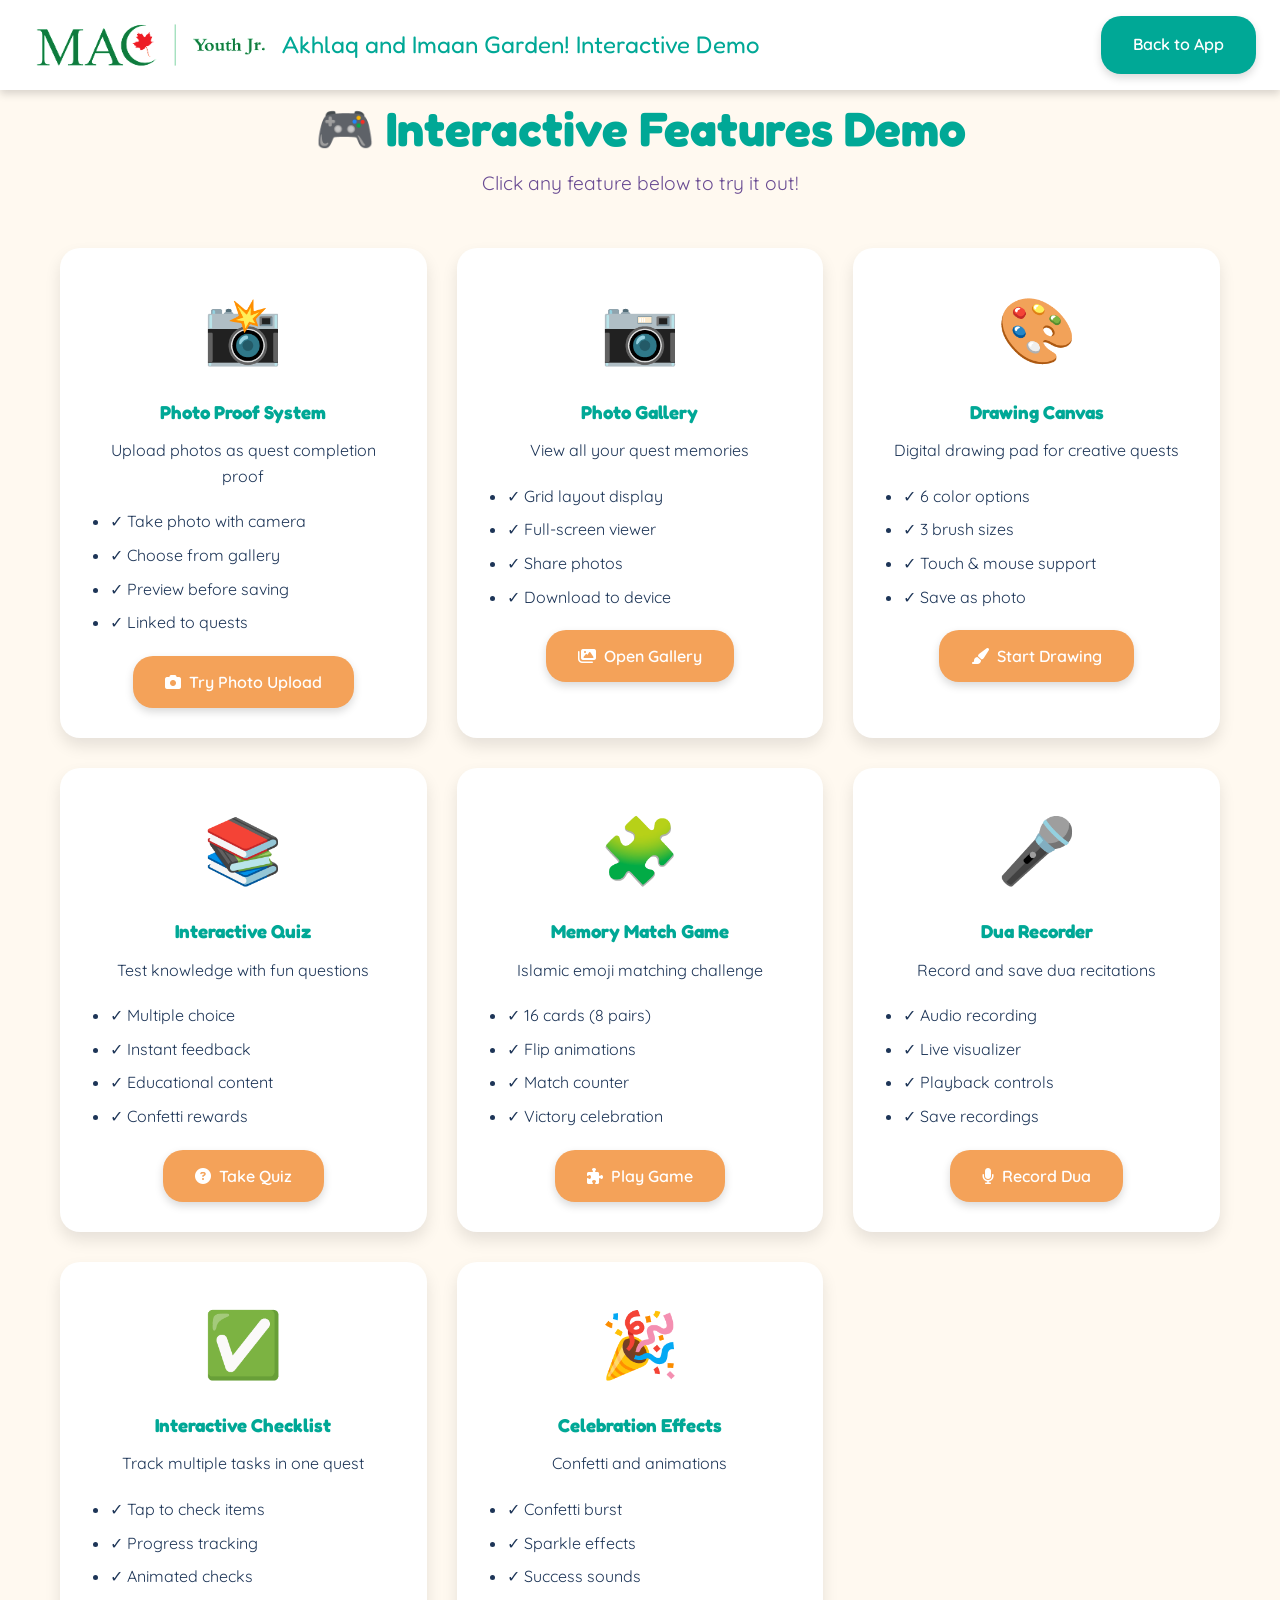
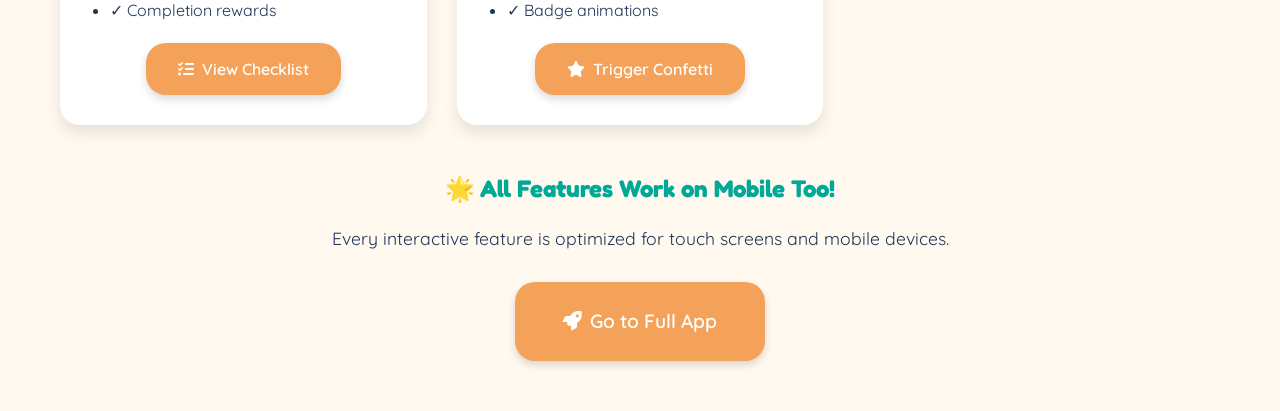
==== demo-interactive.html @ 7aacfa0e "Upload all Project Files" ====
<!DOCTYPE html>
<html lang="en">
<head>
    <meta charset="UTF-8">
    <meta name="viewport" content="width=device-width, initial-scale=1.0">
    <title>Interactive Features Demo - Akhlaq and Imaan Garden</title>
    <link href="https://fonts.googleapis.com/css2?family=Fredoka+One&family=Quicksand:wght@400;500;600;700&display=swap" rel="stylesheet">
    <link rel="stylesheet" href="https://cdn.jsdelivr.net/npm/@fortawesome/fontawesome-free@6.4.0/css/all.min.css">
    <link rel="stylesheet" href="css/style.css">
    <link rel="stylesheet" href="css/interactive.css">
    <style>
        .demo-container {
            max-width: 1200px;
            margin: 100px auto 50px;
            padding: 0 20px;
        }
        .demo-header {
            text-align: center;
            margin-bottom: 50px;
        }
        .demo-header h1 {
            font-family: 'Fredoka One', cursive;
            color: #00a896;
            font-size: 3rem;
            margin-bottom: 10px;
        }
        .demo-grid {
            display: grid;
            grid-template-columns: repeat(auto-fit, minmax(300px, 1fr));
            gap: 30px;
            margin-bottom: 50px;
        }
        .demo-card {
            background: white;
            padding: 30px;
            border-radius: 20px;
            box-shadow: 0 8px 16px rgba(0,0,0,0.1);
            text-align: center;
            transition: transform 0.3s ease;
        }
        .demo-card:hover {
            transform: translateY(-5px);
        }
        .demo-icon {
            font-size: 4rem;
            margin-bottom: 20px;
        }
        .demo-card h3 {
            font-family: 'Fredoka One', cursive;
            color: #00a896;
            margin-bottom: 15px;
        }
        .demo-card p {
            color: #1d3557;
            margin-bottom: 20px;
        }
        .feature-list {
            text-align: left;
            margin: 20px 0;
            padding-left: 20px;
        }
        .feature-list li {
            margin: 8px 0;
            color: #1d3557;
        }
    </style>
</head>
<body>
    <nav class="navbar">
        <div class="nav-container">
            <div class="nav-logo">
                <!-- <span class="moon-icon">🌙</span> -->
                <a href="index.html" class="footer-logo-link" aria-label="Akhlaq and Imaan Garden home">
                    <img src="images/Jr.%20Logo.png" alt="Akhlaq and Imaan Garden logo" class="nav-logo-img" width="250" loading="lazy" style="height:auto;">
                </a>
                <span class="nav-title">Akhlaq and Imaan Garden! Interactive Demo</span>
            </div>
            <a href="index.html" class="btn" style="background-color: #00a896;color: white;">Back to App</a>
        </div>
    </nav>

    <div class="demo-container">
        <div class="demo-header">
            <h1>🎮 Interactive Features Demo</h1>
            <p style="font-size: 1.2rem; color: #6a4c93;">Click any feature below to try it out!</p>
        </div>

        <div class="demo-grid">
            <!-- Photo Upload -->
            <div class="demo-card">
                <div class="demo-icon">📸</div>
                <h3>Photo Proof System</h3>
                <p>Upload photos as quest completion proof</p>
                <ul class="feature-list">
                    <li>✓ Take photo with camera</li>
                    <li>✓ Choose from gallery</li>
                    <li>✓ Preview before saving</li>
                    <li>✓ Linked to quests</li>
                </ul>
                <button class="btn btn-primary" onclick="openPhotoUploadModal(1)">
                    <i class="fas fa-camera"></i> Try Photo Upload
                </button>
            </div>

            <!-- Gallery -->
            <div class="demo-card">
                <div class="demo-icon">📷</div>
                <h3>Photo Gallery</h3>
                <p>View all your quest memories</p>
                <ul class="feature-list">
                    <li>✓ Grid layout display</li>
                    <li>✓ Full-screen viewer</li>
                    <li>✓ Share photos</li>
                    <li>✓ Download to device</li>
                </ul>
                <button class="btn btn-primary" onclick="openGalleryModal()">
                    <i class="fas fa-images"></i> Open Gallery
                </button>
            </div>

            <!-- Drawing Canvas -->
            <div class="demo-card">
                <div class="demo-icon">🎨</div>
                <h3>Drawing Canvas</h3>
                <p>Digital drawing pad for creative quests</p>
                <ul class="feature-list">
                    <li>✓ 6 color options</li>
                    <li>✓ 3 brush sizes</li>
                    <li>✓ Touch & mouse support</li>
                    <li>✓ Save as photo</li>
                </ul>
                <button class="btn btn-primary" onclick="openActivityModal('drawing', 3)">
                    <i class="fas fa-paint-brush"></i> Start Drawing
                </button>
            </div>

            <!-- Quiz -->
            <div class="demo-card">
                <div class="demo-icon">📚</div>
                <h3>Interactive Quiz</h3>
                <p>Test knowledge with fun questions</p>
                <ul class="feature-list">
                    <li>✓ Multiple choice</li>
                    <li>✓ Instant feedback</li>
                    <li>✓ Educational content</li>
                    <li>✓ Confetti rewards</li>
                </ul>
                <button class="btn btn-primary" onclick="openActivityModal('quiz', 12)">
                    <i class="fas fa-question-circle"></i> Take Quiz
                </button>
            </div>

            <!-- Memory Game -->
            <div class="demo-card">
                <div class="demo-icon">🧩</div>
                <h3>Memory Match Game</h3>
                <p>Islamic emoji matching challenge</p>
                <ul class="feature-list">
                    <li>✓ 16 cards (8 pairs)</li>
                    <li>✓ Flip animations</li>
                    <li>✓ Match counter</li>
                    <li>✓ Victory celebration</li>
                </ul>
                <button class="btn btn-primary" onclick="openActivityModal('memory', 0)">
                    <i class="fas fa-puzzle-piece"></i> Play Game
                </button>
            </div>

            <!-- Dua Recorder -->
            <div class="demo-card">
                <div class="demo-icon">🎤</div>
                <h3>Dua Recorder</h3>
                <p>Record and save dua recitations</p>
                <ul class="feature-list">
                    <li>✓ Audio recording</li>
                    <li>✓ Live visualizer</li>
                    <li>✓ Playback controls</li>
                    <li>✓ Save recordings</li>
                </ul>
                <button class="btn btn-primary" onclick="openActivityModal('dua-recorder', 6)">
                    <i class="fas fa-microphone"></i> Record Dua
                </button>
            </div>

            <!-- Checklist -->
            <div class="demo-card">
                <div class="demo-icon">✅</div>
                <h3>Interactive Checklist</h3>
                <p>Track multiple tasks in one quest</p>
                <ul class="feature-list">
                    <li>✓ Tap to check items</li>
                    <li>✓ Progress tracking</li>
                    <li>✓ Animated checks</li>
                    <li>✓ Completion rewards</li>
                </ul>
                <button class="btn btn-primary" onclick="openActivityModal('checklist', 24)">
                    <i class="fas fa-tasks"></i> View Checklist
                </button>
            </div>

            <!-- Confetti Demo -->
            <div class="demo-card">
                <div class="demo-icon">🎉</div>
                <h3>Celebration Effects</h3>
                <p>Confetti and animations</p>
                <ul class="feature-list">
                    <li>✓ Confetti burst</li>
                    <li>✓ Sparkle effects</li>
                    <li>✓ Success sounds</li>
                    <li>✓ Badge animations</li>
                </ul>
                <button class="btn btn-primary" onclick="createConfetti()">
                    <i class="fas fa-star"></i> Trigger Confetti
                </button>
            </div>
        </div>

        <div style="text-align: center; margin: 50px 0;">
            <h2 style="font-family: 'Fredoka One', cursive; color: #00a896; margin-bottom: 20px;">
                🌟 All Features Work on Mobile Too!
            </h2>
            <p style="font-size: 1.1rem; color: #1d3557; margin-bottom: 30px;">
                Every interactive feature is optimized for touch screens and mobile devices.
            </p>
            <a href="index.html" class="btn btn-primary btn-large">
                <i class="fas fa-rocket"></i> Go to Full App
            </a>
        </div>
    </div>

    <!-- Confetti Container -->
    <div class="confetti-container" id="confettiContainer"></div>

    <!-- Modals -->
    <div class="modal" id="photoModal">
        <div class="modal-content photo-modal">
            <button class="modal-close" onclick="closePhotoModal()">
                <i class="fas fa-times"></i>
            </button>
            <div class="photo-upload-container">
                <h2>📸 Upload Quest Proof</h2>
                <p>Show us how you completed this quest!</p>
                
                <div class="upload-options">
                    <button class="btn btn-primary" onclick="triggerCamera()">
                        <i class="fas fa-camera"></i> Take Photo
                    </button>
                    <button class="btn btn-secondary" onclick="triggerGallery()">
                        <i class="fas fa-images"></i> Choose from Gallery
                    </button>
                </div>
                
                <input type="file" id="photoInput" accept="image/*" capture="environment" style="display: none;" onchange="handlePhotoUpload(event)">
                <input type="file" id="galleryInput" accept="image/*" style="display: none;" onchange="handlePhotoUpload(event)">
                
                <div id="photoPreview" class="photo-preview" style="display: none;">
                    <img id="previewImage" src="" alt="Preview">
                    <div class="photo-actions">
                        <button class="btn btn-primary" onclick="demoSavePhoto()">
                            <i class="fas fa-check"></i> Save Demo Photo
                        </button>
                        <button class="btn btn-secondary" onclick="retakePhoto()">
                            <i class="fas fa-redo"></i> Retake
                        </button>
                    </div>
                </div>
                
                <div class="skip-photo">
                    <button class="btn btn-text" onclick="closePhotoModal()">
                        Close Demo
                    </button>
                </div>
            </div>
        </div>
    </div>

    <div class="modal" id="galleryModal">
        <div class="modal-content gallery-modal">
            <button class="modal-close" onclick="closeGalleryModal()">
                <i class="fas fa-times"></i>
            </button>
            <div class="gallery-container">
                <h2>📷 Your Quest Photos</h2>
                <div id="photoGalleryGrid" class="photo-gallery-grid">
                    <div class="gallery-empty">
                        <i class="fas fa-camera"></i>
                        <p>This is where your quest photos will appear!<br>Complete quests in the main app to see photos here.</p>
                    </div>
                </div>
            </div>
        </div>
    </div>

    <div class="modal" id="activityModal">
        <div class="modal-content activity-modal">
            <button class="modal-close" onclick="closeActivityModal()">
                <i class="fas fa-times"></i>
            </button>
            <div id="activityContent" class="activity-content"></div>
        </div>
    </div>

    <!-- Scripts -->
    <script src="js/quests-data.js"></script>
    <script src="js/animations.js"></script>
    <script src="js/interactive-features.js"></script>
    
    <script>
        // Demo-specific functions
        function demoSavePhoto() {
            alert('✅ Photo saved! (Demo Mode)\n\nIn the real app, this photo would be saved to your quest gallery and linked to the specific quest.');
            createConfetti();
            closePhotoModal();
        }
        
        // Mock app object for demo
        if (typeof app === 'undefined') {
            window.app = {
                currentDay: 1,
                showNotification: function(message, type) {
                    const notification = document.createElement('div');
                    notification.style.cssText = `
                        position: fixed;
                        top: 100px;
                        right: 20px;
                        background: ${type === 'success' ? '#4caf50' : '#00a896'};
                        color: white;
                        padding: 1rem 1.5rem;
                        border-radius: 12px;
                        box-shadow: 0 4px 12px rgba(0,0,0,0.3);
                        z-index: 10000;
                        animation: slideInRight 0.3s ease;
                        max-width: 300px;
                    `;
                    notification.textContent = message;
                    document.body.appendChild(notification);
                    setTimeout(() => notification.remove(), 3000);
                }
            };
        }
    </script>
</body>
</html>
---- css/style.css ----
/* ===================================
   Ramadan Quests - Main Stylesheet
   Mobile-First Progressive Web App
   =================================== */

/* ===== CSS Variables ===== */
:root {
    /* Color Palette */
    --primary-color: #00a896;
    --secondary-color: #f4a259;
    --accent-color: #6a4c93;
    --background-color: #fff9f0;
    --text-color: #1d3557;
    --white: #ffffff;
    --light-gray: #f5f5f5;
    --border-color: #e0e0e0;
    --success-color: #4caf50;
    --warning-color: #ff9800;
    --error-color: #f44336;
    
    /* Fonts */
    --font-heading: 'Fredoka One', cursive;
    --font-body: 'Quicksand', sans-serif;
    
    /* Spacing */
    --spacing-xs: 0.5rem;
    --spacing-sm: 1rem;
    --spacing-md: 1.5rem;
    --spacing-lg: 2rem;
    --spacing-xl: 3rem;
    
    /* Border Radius */
    --radius-sm: 8px;
    --radius-md: 12px;
    --radius-lg: 20px;
    --radius-full: 50%;
    
    /* Shadows */
    --shadow-sm: 0 2px 4px rgba(0, 0, 0, 0.1);
    --shadow-md: 0 4px 8px rgba(0, 0, 0, 0.15);
    --shadow-lg: 0 8px 16px rgba(0, 0, 0, 0.2);
    --shadow-xl: 0 12px 24px rgba(0, 0, 0, 0.25);
    
    /* Transitions */
    --transition-fast: 0.2s ease;
    --transition-normal: 0.3s ease;
    --transition-slow: 0.5s ease;
}

/* ===== Reset & Base Styles ===== */
* {
    margin: 0;
    padding: 0;
    box-sizing: border-box;
}

html {
    scroll-behavior: smooth;
    font-size: 16px;
}

body {
    font-family: var(--font-body);
    background-color: var(--background-color);
    color: var(--text-color);
    line-height: 1.6;
    overflow-x: hidden;
}

h1, h2, h3, h4, h5, h6 {
    font-family: var(--font-heading);
    line-height: 1.2;
    margin-bottom: var(--spacing-sm);
}

img {
    max-width: 100%;
    height: auto;
    display: block;
}

a {
    text-decoration: none;
    color: inherit;
}

button {
    cursor: pointer;
    border: none;
    font-family: inherit;
}

.container {
    width: 100%;
    max-width: 1200px;
    margin: 0 auto;
    padding: 0 var(--spacing-md);
}

section {
    padding: var(--spacing-xl) 0;
}

/* ===== Navigation ===== */
.navbar {
    position: fixed;
    top: 0;
    left: 0;
    right: 0;
    background: var(--white);
    box-shadow: var(--shadow-md);
    z-index: 1000;
    transition: var(--transition-normal);
}

.navbar.scrolled {
    box-shadow: var(--shadow-lg);
}

.nav-container {
    display: flex;
    justify-content: space-between;
    align-items: center;
    padding: var(--spacing-sm) var(--spacing-md);
    max-width: 1400px;
    margin: 0 auto;
}

.nav-logo {
    display: flex;
    align-items: center;
    gap: var(--spacing-xs);
    font-size: 1.5rem;
    font-family: var(--font-heading);
    color: var(--primary-color);
}

.moon-icon {
    font-size: 2rem;
    animation: float 3s ease-in-out infinite;
}

@keyframes float {
    0%, 100% { transform: translateY(0); }
    50% { transform: translateY(-10px); }
}

.nav-toggle {
    display: none;
    background: none;
    font-size: 1.5rem;
    color: var(--primary-color);
}

.nav-menu {
    display: flex;
    list-style: none;
    gap: var(--spacing-md);
}

.nav-link {
    padding: var(--spacing-xs) var(--spacing-sm);
    color: var(--text-color);
    font-weight: 600;
    transition: var(--transition-fast);
    border-radius: var(--radius-sm);
}

.nav-link:hover,
.nav-link.active {
    background: var(--primary-color);
    color: var(--white);
}

/* Mobile Navigation */
@media (max-width: 768px) {
    .nav-toggle {
        display: block;
    }
    
    .nav-menu {
        position: fixed;
        top: 70px;
        right: -100%;
        width: 70%;
        max-width: 300px;
        height: calc(100vh - 70px);
        background: var(--white);
        flex-direction: column;
        padding: var(--spacing-lg);
        box-shadow: var(--shadow-xl);
        transition: var(--transition-normal);
    }
    
    .nav-menu.active {
        right: 0;
    }
    
    .nav-link {
        width: 100%;
        padding: var(--spacing-sm);
        text-align: center;
    }
}

/* ===== Hero Section ===== */
.hero {
    position: relative;
    min-height: 100vh;
    display: flex;
    align-items: center;
    justify-content: center;
    padding-top: 80px;
    overflow: hidden;
}

.hero-bg {
    position: absolute;
    top: 0;
    left: 0;
    right: 0;
    bottom: 0;
    background: linear-gradient(135deg, var(--primary-color) 0%, var(--accent-color) 100%);
    z-index: -1;
}

.stars {
    position: absolute;
    width: 100%;
    height: 100%;
    background-image: 
        radial-gradient(2px 2px at 20% 30%, white, transparent),
        radial-gradient(2px 2px at 60% 70%, white, transparent),
        radial-gradient(1px 1px at 50% 50%, white, transparent),
        radial-gradient(1px 1px at 80% 10%, white, transparent),
        radial-gradient(2px 2px at 90% 60%, white, transparent),
        radial-gradient(1px 1px at 33% 80%, white, transparent);
    animation: twinkle 4s ease-in-out infinite;
}

@keyframes twinkle {
    0%, 100% { opacity: 0.5; }
    50% { opacity: 1; }
}

.islamic-pattern {
    position: absolute;
    width: 100%;
    height: 100%;
    background-image: url("data:image/svg+xml,%3Csvg width='60' height='60' viewBox='0 0 60 60' xmlns='http://www.w3.org/2000/svg'%3E%3Cg fill='none' fill-rule='evenodd'%3E%3Cg fill='%23ffffff' fill-opacity='0.05'%3E%3Cpath d='M36 34v-4h-2v4h-4v2h4v4h2v-4h4v-2h-4zm0-30V0h-2v4h-4v2h4v4h2V6h4V4h-4zM6 34v-4H4v4H0v2h4v4h2v-4h4v-2H6zM6 4V0H4v4H0v2h4v4h2V6h4V4H6z'/%3E%3C/g%3E%3C/g%3E%3C/svg%3E");
    opacity: 0.3;
}

.hero-content {
    text-align: center;
    color: var(--white);
    z-index: 1;
    padding: var(--spacing-lg);
}

.crescent-moon-animation {
    position: relative;
    margin: 0 auto var(--spacing-lg);
    margin-top: 50px;
}

.crescent-moon-animation .moon {
    font-size: 8rem;
    display: inline-block;
    animation: rotate-moon 20s linear infinite;
}

@keyframes rotate-moon {
    0% { transform: rotate(0deg); }
    100% { transform: rotate(360deg); }
}

.sparkles {
    position: absolute;
    top: 50%;
    left: 50%;
    transform: translate(-50%, -50%);
    width: 200px;
    height: 200px;
}

.sparkle {
    position: absolute;
    font-size: 1.5rem;
    animation: sparkle-float 3s ease-in-out infinite;
}

.sparkle:nth-child(1) { top: 0; left: 50%; animation-delay: 0s; }
.sparkle:nth-child(2) { top: 25%; right: 0; animation-delay: 0.5s; }
.sparkle:nth-child(3) { bottom: 25%; right: 10%; animation-delay: 1s; }
.sparkle:nth-child(4) { bottom: 0; left: 40%; animation-delay: 1.5s; }
.sparkle:nth-child(5) { top: 30%; left: 0; animation-delay: 2s; }

@keyframes sparkle-float {
    0%, 100% { transform: translateY(0) scale(1); opacity: 1; }
    50% { transform: translateY(-20px) scale(1.2); opacity: 0.8; }
}

.hero-title {
    font-size: clamp(2.5rem, 8vw, 4rem);
    margin-bottom: var(--spacing-sm);
    text-shadow: var(--shadow-lg);
}

.hero-subtitle {
    font-size: clamp(1.5rem, 4vw, 2rem);
    font-family: var(--font-heading);
    margin-bottom: var(--spacing-md);
}

.hero-description {
    font-size: 1.1rem;
    max-width: 600px;
    margin: 0 auto var(--spacing-lg);
    opacity: 0.95;
}

.hero-stats {
    display: flex;
    justify-content: center;
    gap: var(--spacing-lg);
    margin: var(--spacing-lg) 0;
    flex-wrap: wrap;
}

.stat-item {
    display: flex;
    flex-direction: column;
    align-items: center;
    padding: var(--spacing-sm);
}

.stat-number {
    font-size: 2.5rem;
    font-family: var(--font-heading);
    display: block;
}

.stat-label {
    font-size: 0.9rem;
    opacity: 0.9;
}

.scroll-indicator {
    position: absolute;
    bottom: var(--spacing-lg);
    left: 50%;
    transform: translateX(-50%);
    color: var(--white);
    font-size: 2rem;
    animation: bounce 2s ease-in-out infinite;
}

@keyframes bounce {
    0%, 100% { transform: translateX(-50%) translateY(0); }
    50% { transform: translateX(-50%) translateY(10px); }
}

/* Ramadan Countdown */
.ramadan-countdown {
    margin-top: var(--spacing-xl);
    padding: var(--spacing-lg);
    background: rgba(255, 255, 255, 0.1);
    backdrop-filter: blur(10px);
    border-radius: var(--radius-lg);
    border: 2px solid rgba(255, 255, 255, 0.2);
}

.countdown-label {
    font-size: 1.2rem;
    margin-bottom: var(--spacing-md);
}

.countdown-timer {
    display: flex;
    justify-content: center;
    gap: var(--spacing-md);
    flex-wrap: wrap;
}

.countdown-item {
    display: flex;
    flex-direction: column;
    align-items: center;
    min-width: 70px;
}

.countdown-value {
    font-size: 2.5rem;
    font-family: var(--font-heading);
    display: block;
    background: rgba(255, 255, 255, 0.2);
    padding: var(--spacing-sm);
    border-radius: var(--radius-md);
    min-width: 60px;
    text-align: center;
}

.countdown-unit {
    font-size: 0.9rem;
    margin-top: var(--spacing-xs);
    opacity: 0.9;
}

/* ===== Buttons ===== */
.btn {
    display: inline-flex;
    align-items: center;
    gap: var(--spacing-xs);
    padding: var(--spacing-sm) var(--spacing-lg);
    border-radius: var(--radius-lg);
    font-weight: 600;
    font-size: 1rem;
    transition: var(--transition-normal);
    box-shadow: var(--shadow-md);
}

.btn:hover {
    transform: translateY(-2px);
    box-shadow: var(--shadow-lg);
}

.btn:active {
    transform: translateY(0);
}

.btn-primary {
    background: var(--secondary-color);
    color: var(--white);
}

.btn-primary:hover {
    background: #e09248;
}

.btn-secondary {
    background: var(--white);
    color: var(--primary-color);
}

.btn-secondary:hover {
    background: var(--light-gray);
}

.btn-large {
    padding: var(--spacing-md) var(--spacing-xl);
    font-size: 1.2rem;
}

.btn-social {
    padding: var(--spacing-xs) var(--spacing-md);
    font-size: 0.9rem;
}

.btn-facebook { background: #1877f2; color: var(--white); }
.btn-twitter { background: #1da1f2; color: var(--white); }
.btn-instagram { background: linear-gradient(45deg, #f09433 0%, #e6683c 25%, #dc2743 50%, #cc2366 75%, #bc1888 100%); color: var(--white); }
.btn-whatsapp { background: #25d366; color: var(--white); }

/* ===== Section Titles ===== */
.section-title {
    font-size: clamp(2rem, 5vw, 3rem);
    color: var(--primary-color);
    text-align: center;
    margin-bottom: var(--spacing-sm);
}

.section-subtitle {
    text-align: center;
    font-size: 1.1rem;
    color: var(--text-color);
    opacity: 0.8;
    margin-bottom: var(--spacing-lg);
}

/* ===== Current Quest Section ===== */
.current-quest-section {
    background: var(--white);
    padding: var(--spacing-xl) 0;
}

.current-quest-card {
    background: linear-gradient(135deg, var(--primary-color), var(--accent-color));
    color: var(--white);
    padding: var(--spacing-xl);
    border-radius: var(--radius-lg);
    box-shadow: var(--shadow-xl);
    text-align: center;
    position: relative;
    overflow: hidden;
}

.current-quest-card::before {
    content: '';
    position: absolute;
    top: -50%;
    right: -50%;
    width: 200%;
    height: 200%;
    background: radial-gradient(circle, rgba(255,255,255,0.1) 0%, transparent 70%);
    animation: pulse-bg 3s ease-in-out infinite;
}

@keyframes pulse-bg {
    0%, 100% { transform: scale(1); }
    50% { transform: scale(1.1); }
}

.current-quest-card h3 {
    font-size: 2rem;
    margin-bottom: var(--spacing-md);
}

.quest-emoji {
    font-size: 4rem;
    display: block;
    margin: var(--spacing-md) 0;
}

.quest-description {
    font-size: 1.2rem;
    margin-bottom: var(--spacing-lg);
}

/* ===== Quests Section ===== */
.quests-section {
    background: var(--background-color);
}

.week-tabs {
    display: flex;
    justify-content: center;
    gap: var(--spacing-sm);
    margin-bottom: var(--spacing-xl);
    flex-wrap: wrap;
}

.week-tab {
    padding: var(--spacing-sm) var(--spacing-lg);
    background: var(--white);
    border: 2px solid var(--border-color);
    border-radius: var(--radius-lg);
    font-weight: 600;
    color: var(--text-color);
    transition: var(--transition-fast);
}

.week-tab:hover,
.week-tab.active {
    background: var(--primary-color);
    color: var(--white);
    border-color: var(--primary-color);
}

.quests-grid {
    display: grid;
    grid-template-columns: repeat(auto-fill, minmax(280px, 1fr));
    gap: var(--spacing-lg);
}

.quest-card {
    background: var(--white);
    border-radius: var(--radius-lg);
    padding: var(--spacing-lg);
    box-shadow: var(--shadow-md);
    transition: var(--transition-normal);
    cursor: pointer;
    position: relative;
    overflow: hidden;
}

.quest-card::before {
    content: '';
    position: absolute;
    top: 0;
    left: 0;
    right: 0;
    height: 5px;
    background: linear-gradient(90deg, var(--primary-color), var(--accent-color));
}

.quest-card:hover {
    transform: translateY(-5px);
    box-shadow: var(--shadow-lg);
}

.quest-card.completed {
    background: linear-gradient(135deg, rgba(76, 175, 80, 0.1), rgba(76, 175, 80, 0.05));
    border: 2px solid var(--success-color);
}

.quest-card.locked {
    opacity: 0.6;
    cursor: not-allowed;
}

.quest-card.locked:hover {
    transform: none;
}

.quest-header {
    display: flex;
    align-items: center;
    justify-content: space-between;
    margin-bottom: var(--spacing-sm);
}

.quest-day {
    background: var(--primary-color);
    color: var(--white);
    padding: var(--spacing-xs) var(--spacing-md);
    border-radius: var(--radius-md);
    font-weight: 600;
    font-size: 0.9rem;
    display: inline-flex;
    align-items: center;
    justify-content: center;
    box-shadow: 0 2px 8px rgba(0, 168, 150, 0.25);
    transition: all 180ms cubic-bezier(.2,.9,.2,1);
    min-width: 45px;
    height: 28px;
    letter-spacing: 0.5px;
}

.quest-day:hover {
    transform: translateY(-2px);
    box-shadow: 0 4px 12px rgba(0, 168, 150, 0.35);
}

.quest-status {
    font-size: 1.5rem;
}

.quest-emoji-badge {
    font-size: 3rem;
    text-align: center;
    margin: var(--spacing-md) 0;
}

.quest-title {
    font-size: 1.3rem;
    color: var(--text-color);
    margin-bottom: var(--spacing-sm);
}

.quest-category {
    display: inline-block;
    padding: var(--spacing-xs) var(--spacing-sm);
    background: rgba(0, 168, 150, 0.1);
    color: var(--primary-color);
    border-radius: var(--radius-sm);
    font-size: 0.85rem;
    font-weight: 600;
    margin-bottom: var(--spacing-sm);
}

.quest-preview {
    color: var(--text-color);
    opacity: 0.8;
    font-size: 0.95rem;
}

/* ===== Progress Section ===== */
.progress-section {
    background: var(--white);
}

.progress-dashboard {
    display: flex;
    flex-direction: column;
    gap: var(--spacing-lg);
}

.progress-card {
    background: linear-gradient(135deg, var(--primary-color), var(--accent-color));
    color: var(--white);
    padding: var(--spacing-xl);
    border-radius: var(--radius-lg);
    box-shadow: var(--shadow-lg);
}

.progress-header {
    display: flex;
    justify-content: space-between;
    align-items: center;
    margin-bottom: var(--spacing-md);
}

.progress-header h3 {
    font-size: 1.5rem;
}

.progress-percentage {
    font-size: 2rem;
    font-family: var(--font-heading);
}

.progress-bar-container {
    background: rgba(255, 255, 255, 0.2);
    height: 30px;
    border-radius: var(--radius-lg);
    overflow: hidden;
    margin-bottom: var(--spacing-sm);
}

.progress-bar {
    background: var(--secondary-color);
    height: 100%;
    border-radius: var(--radius-lg);
    transition: width 1s ease;
    display: flex;
    align-items: center;
    justify-content: flex-end;
    padding-right: var(--spacing-sm);
    font-weight: 600;
}

.progress-text {
    font-size: 1.1rem;
    opacity: 0.95;
}

.stats-grid {
    display: grid;
    grid-template-columns: repeat(auto-fit, minmax(200px, 1fr));
    gap: var(--spacing-md);
}

.stat-card {
    background: var(--white);
    padding: var(--spacing-lg);
    border-radius: var(--radius-lg);
    box-shadow: var(--shadow-md);
    display: flex;
    align-items: center;
    gap: var(--spacing-md);
    transition: var(--transition-normal);
}

.stat-card:hover {
    transform: translateY(-3px);
    box-shadow: var(--shadow-lg);
}

.stat-icon {
    font-size: 3rem;
}

.stat-content h4 {
    font-size: 0.9rem;
    color: var(--text-color);
    opacity: 0.7;
    margin-bottom: var(--spacing-xs);
}

.stat-value {
    font-size: 1.8rem;
    font-family: var(--font-heading);
    color: var(--primary-color);
}

/* ===== Achievements Section ===== */
.achievements-section {
    background: var(--background-color);
}

.badges-grid {
    display: grid;
    grid-template-columns: repeat(auto-fit, minmax(250px, 1fr));
    gap: var(--spacing-lg);
}

.badge-card {
    background: var(--white);
    padding: var(--spacing-xl);
    border-radius: var(--radius-lg);
    box-shadow: var(--shadow-md);
    text-align: center;
    transition: var(--transition-normal);
    position: relative;
}

.badge-card:hover {
    transform: translateY(-5px);
    box-shadow: var(--shadow-lg);
}

.badge-card.earned {
    background: linear-gradient(135deg, rgba(244, 162, 89, 0.1), rgba(244, 162, 89, 0.05));
    border: 2px solid var(--secondary-color);
}

.badge-card.locked {
    opacity: 0.5;
    filter: grayscale(100%);
}

.badge-emoji {
    font-size: 5rem;
    display: block;
    margin-bottom: var(--spacing-md);
}

.badge-name {
    font-size: 1.5rem;
    color: var(--primary-color);
    margin-bottom: var(--spacing-sm);
}

.badge-description {
    color: var(--text-color);
    opacity: 0.8;
}

.badge-earned-label {
    display: inline-flex;
    align-items: center;
    justify-content: center;
    margin-top: var(--spacing-sm);
    padding: var(--spacing-xs) var(--spacing-md);
    background: var(--success-color);
    color: var(--white);
    border-radius: var(--radius-md);
    font-size: 0.85rem;
    font-weight: 600;
    box-shadow: 0 2px 8px rgba(76, 175, 80, 0.25);
    transition: all 180ms cubic-bezier(.2,.9,.2,1);
    min-height: 28px;
    letter-spacing: 0.3px;
}

.badge-earned-label:hover {
    transform: translateY(-2px);
    box-shadow: 0 4px 12px rgba(76, 175, 80, 0.35);
}

/* ===== Resources Section ===== */
.resources-section {
    background: var(--white);
}

.resources-grid {
    display: grid;
    grid-template-columns: repeat(auto-fit, minmax(280px, 1fr));
    gap: var(--spacing-lg);
}

.resource-card {
    background: var(--background-color);
    padding: var(--spacing-xl);
    border-radius: var(--radius-lg);
    box-shadow: var(--shadow-md);
    text-align: center;
    transition: var(--transition-normal);
}

.resource-card:hover {
    transform: translateY(-5px);
    box-shadow: var(--shadow-lg);
}

.resource-icon {
    font-size: 4rem;
    margin-bottom: var(--spacing-md);
}

.resource-card h3 {
    font-size: 1.3rem;
    color: var(--primary-color);
    margin-bottom: var(--spacing-sm);
}

.resource-card p {
    color: var(--text-color);
    opacity: 0.8;
    margin-bottom: var(--spacing-md);
}

/* ===== Parent Dashboard ===== */
.parent-section {
    background: var(--background-color);
}

.parent-dashboard {
    display: grid;
    gap: var(--spacing-lg);
}

.dashboard-card {
    background: var(--white);
    padding: var(--spacing-xl);
    border-radius: var(--radius-lg);
    box-shadow: var(--shadow-md);
}

.dashboard-card h3 {
    display: flex;
    align-items: center;
    gap: var(--spacing-sm);
    color: var(--primary-color);
    margin-bottom: var(--spacing-md);
}

.parent-stats {
    display: grid;
    gap: var(--spacing-sm);
}

.parent-stat {
    display: flex;
    justify-content: space-between;
    padding: var(--spacing-sm);
    background: var(--background-color);
    border-radius: var(--radius-sm);
}

.settings-form {
    display: flex;
    flex-direction: column;
    gap: var(--spacing-md);
}

.setting-item {
    display: flex;
    justify-content: space-between;
    align-items: center;
}

.toggle-switch {
    position: relative;
    width: 56px;
    height: 32px;
    display: inline-block;
}

.toggle-switch input {
    position: absolute;
    inset: 0;
    margin: 0;
    padding: 0;
    opacity: 0;
    cursor: pointer;
    z-index: 2; /* stay above slider so it captures clicks */
}

.toggle-slider {
    position: absolute;
    pointer-events: none; /* clicks handled by the input */
    top: 0;
    left: 0;
    right: 0;
    bottom: 0;
    background-color: var(--border-color);
    transition: background-color 180ms ease, box-shadow 180ms ease;
    border-radius: 999px;
    box-shadow: inset 0 0 0 1px rgba(0,0,0,0.03);
}

.toggle-slider::before {
    position: absolute;
    content: "";
    height: 26px;
    width: 26px;
    left: 3px;
    top: 3px;
    background-color: white;
    transition: transform 180ms cubic-bezier(.2,.9,.2,1), box-shadow 180ms ease;
    border-radius: 999px;
    box-shadow: 0 2px 6px rgba(0,0,0,0.12);
}

/* Checked state */
input:checked + .toggle-slider {
    background-color: var(--primary-color);
    box-shadow: 0 0 0 4px rgba(0,168,150,0.08);
}

input:checked + .toggle-slider::before {
    transform: translateX(24px);
}

/* Keyboard focus */
.toggle-switch:focus-within .toggle-slider {
    box-shadow: 0 0 0 4px rgba(0,168,150,0.12);
}

.form-select {
    padding: var(--spacing-sm);
    border: 2px solid var(--border-color);
    border-radius: var(--radius-sm);
    font-family: inherit;
    font-size: 1rem;
    background: var(--white);
    cursor: pointer;
}

.share-buttons {
    display: flex;
    gap: var(--spacing-sm);
    flex-wrap: wrap;
}

/* ===== Modal ===== */
.modal {
    display: none;
    position: fixed;
    top: 0;
    left: 0;
    right: 0;
    bottom: 0;
    background: rgba(0, 0, 0, 0.7);
    z-index: 2000;
    backdrop-filter: blur(5px);
    animation: fadeIn 0.3s ease;
}

.modal.active {
    display: flex;
    align-items: center;
    justify-content: center;
}

@keyframes fadeIn {
    from { opacity: 0; }
    to { opacity: 1; }
}

.modal-content {
    background: var(--white);
    border-radius: var(--radius-lg);
    max-width: 600px;
    width: 90%;
    max-height: 90vh;
    overflow-y: auto;
    position: relative;
    animation: slideUp 0.3s ease;
}

@keyframes slideUp {
    from { transform: translateY(50px); opacity: 0; }
    to { transform: translateY(0); opacity: 1; }
}

.modal-close {
    position: absolute;
    top: var(--spacing-md);
    right: var(--spacing-md);
    background: var(--error-color);
    color: var(--white);
    width: 40px;
    height: 40px;
    border-radius: var(--radius-full);
    display: flex;
    align-items: center;
    justify-content: center;
    font-size: 1.2rem;
    z-index: 10;
}

.quest-detail {
    padding: var(--spacing-xl);
}

.quest-detail-header {
    text-align: center;
    margin-bottom: var(--spacing-lg);
}

.quest-detail-emoji {
    font-size: 5rem;
    display: block;
    margin-bottom: var(--spacing-md);
}

.quest-detail-title {
    font-size: 2rem;
    color: var(--primary-color);
    margin-bottom: var(--spacing-sm);
}

.quest-detail-category {
    display: inline-block;
    padding: var(--spacing-xs) var(--spacing-md);
    background: rgba(0, 168, 150, 0.1);
    color: var(--primary-color);
    border-radius: var(--radius-lg);
    font-weight: 600;
}

.quest-detail-section {
    margin-bottom: var(--spacing-lg);
}

.quest-detail-section h4 {
    color: var(--primary-color);
    margin-bottom: var(--spacing-sm);
}

.quest-detail-section p {
    line-height: 1.8;
}

.complete-quest-btn {
    width: 100%;
    padding: var(--spacing-md);
    background: var(--success-color);
    color: var(--white);
    border-radius: var(--radius-lg);
    font-size: 1.2rem;
    font-weight: 700;
    display: flex;
    align-items: center;
    justify-content: center;
    gap: var(--spacing-sm);
}

.complete-quest-btn:disabled {
    background: var(--border-color);
    cursor: not-allowed;
}


/* ===== Footer ===== */
.footer {
    background: var(--text-color);
    color: var(--white);
    padding: var(--spacing-xl) 0;
    text-align: center;
}

.footer-content {
    display: flex;
    flex-direction: column;
    align-items: center;
    gap: var(--spacing-md);
}

.footer-logo {
    display: flex;
    align-items: center;
    gap: var(--spacing-sm);
    font-size: 1.5rem;
    font-family: var(--font-heading);
}

.footer-text {
    opacity: 0.8;
}

.footer-links {
    display: flex;
    gap: var(--spacing-lg);
    flex-wrap: wrap;
}

.footer-links a {
    opacity: 0.8;
    transition: var(--transition-fast);
}

.footer-links a:hover {
    opacity: 1;
    color: var(--secondary-color);
}

.footer-copyright {
    opacity: 0.6;
    font-size: 0.9rem;
}

/* ===== Confetti Animation ===== */
.confetti-container {
    position: fixed;
    top: 0;
    left: 0;
    width: 100%;
    height: 100%;
    pointer-events: none;
    z-index: 9999;
}

.confetti {
    position: absolute;
    width: 10px;
    height: 10px;
    background: var(--secondary-color);
    animation: confetti-fall 3s linear forwards;
}

@keyframes confetti-fall {
    to {
        transform: translateY(100vh) rotate(720deg);
        opacity: 0;
    }
}

/* ===== Responsive Design ===== */
@media (max-width: 768px) {
    :root {
        --spacing-xl: 2rem;
        --spacing-lg: 1.5rem;
    }
    
    .hero {
        min-height: 90vh;
    }
    
    .crescent-moon-animation .moon {
        font-size: 5rem;
    }
    
    .hero-stats {
        gap: var(--spacing-md);
    }
    
    .stat-number {
        font-size: 2rem;
    }
    
    .countdown-timer {
        gap: var(--spacing-sm);
    }
    
    .countdown-value {
        font-size: 2rem;
        min-width: 50px;
    }
    
    .quests-grid {
        grid-template-columns: 1fr;
    }
    
    .stats-grid {
        grid-template-columns: 1fr;
    }
    
    .badges-grid {
        grid-template-columns: 1fr;
    }
    
    .resources-grid {
        grid-template-columns: 1fr;
    }
    
    .share-buttons {
        flex-direction: column;
    }
    
    .btn-social {
        width: 100%;
    }
}

@media (max-width: 480px) {
    .nav-logo .nav-title {
        font-size: 1.2rem;
    }
    
    .hero-title {
        font-size: 2rem;
    }
    
    .hero-subtitle {
        font-size: 1.3rem;
    }
    
    .section-title {
        font-size: 1.8rem;
    }
    
    .modal-content {
        width: 95%;
        max-height: 95vh;
    }
    
    .quest-detail {
        padding: var(--spacing-md);
    }
}

/* ===== Print Styles ===== */
/* @media print {
    .navbar,
    .scroll-indicator,
    .hero-bg,
    .modal,
    .footer {
        display: none;
    }
    
    body {
        background: white;
    }
    
    .quest-card,
    .badge-card,
    .stat-card {
        break-inside: avoid;
    }
} */


@media print {
  * {
    overflow: visible !important;
  }
}
---- css/interactive.css ----
/* ===================================
   Interactive Features Styling
   Photo Upload, Activities, Gallery
   =================================== */

/* ===== Demo Section & Modal ===== */
.demo-section {
    background: linear-gradient(180deg, rgba(255,255,255,0.02), rgba(250,250,250,0.02));
    padding: var(--spacing-xl) 0;
}
.demo-cta-wrap {
    display: flex;
    gap: var(--spacing-md);
    justify-content: center;
    margin-top: var(--spacing-md);
    flex-wrap: wrap;
}
.demo-modal {
    max-width: 1000px;
    width: 95%;
    padding: 0;
    background: transparent;
}
.demo-iframe-wrap {
    background: white;
    border-radius: var(--radius-lg);
    overflow: hidden;
    box-shadow: var(--shadow-xl);
}
.demo-iframe-wrap iframe {
    display: block;
    width: 100%;
    height: 640px;
}


/* ===== Photo Upload Modal ===== */
.photo-modal {
    max-width: 600px;
}

.photo-upload-container {
    padding: var(--spacing-xl);
    text-align: center;
}

.photo-upload-container h2 {
    color: var(--primary-color);
    margin-bottom: var(--spacing-sm);
}

.photo-upload-container p {
    color: var(--text-color);
    opacity: 0.8;
    margin-bottom: var(--spacing-lg);
}

.upload-options {
    display: flex;
    gap: var(--spacing-md);
    justify-content: center;
    margin: var(--spacing-xl) 0;
    flex-wrap: wrap;
}

.upload-options .btn {
    min-width: 180px;
    padding: var(--spacing-md) var(--spacing-lg);
}

.photo-preview {
    margin-top: var(--spacing-lg);
    border-radius: var(--radius-lg);
    overflow: hidden;
    box-shadow: var(--shadow-lg);
}

.photo-preview img {
    width: 100%;
    max-height: 400px;
    object-fit: contain;
    background: var(--light-gray);
}

.photo-actions {
    display: flex;
    gap: var(--spacing-md);
    padding: var(--spacing-md);
    background: var(--light-gray);
    justify-content: center;
    flex-wrap: wrap;
}

.skip-photo {
    margin-top: var(--spacing-lg);
}

.btn-text {
    background: none;
    color: var(--text-color);
    opacity: 0.7;
    box-shadow: none;
    text-decoration: underline;
}

.btn-text:hover {
    opacity: 1;
    transform: none;
}

/* ===== Photo Gallery ===== */
.gallery-section {
    background: var(--white);
    padding: var(--spacing-xl) 0;
}

.gallery-stats {
    display: flex;
    justify-content: center;
    gap: var(--spacing-xl);
    margin: var(--spacing-lg) 0;
}

.gallery-stat {
    display: flex;
    flex-direction: column;
    align-items: center;
    padding: var(--spacing-md);
    background: var(--background-color);
    border-radius: var(--radius-lg);
    min-width: 120px;
}

.gallery-stat .stat-number {
    font-size: 2.5rem;
    font-family: var(--font-heading);
    color: var(--primary-color);
}

.gallery-stat .stat-label {
    font-size: 0.9rem;
    color: var(--text-color);
    opacity: 0.8;
    margin-top: var(--spacing-xs);
}

.recent-photos-grid {
    display: grid;
    grid-template-columns: repeat(auto-fit, minmax(150px, 1fr));
    gap: var(--spacing-md);
    margin-top: var(--spacing-lg);
}

.photo-gallery-grid {
    display: grid;
    grid-template-columns: repeat(auto-fill, minmax(200px, 1fr));
    gap: var(--spacing-md);
    margin-top: var(--spacing-lg);
}

/* Thumbnail card */
.gallery-item {
  width: 300px;        
  height: 300px;
  border-radius: 12px;
  overflow: hidden;
  position: relative;
}

/* Thumbnail image */
.gallery-item img {
  width: 100%;
  height: 100%;
  object-fit: cover;     /* مهم: قصّ الصورة بشكل جميل */
  display: block;
}

/* Delete button */
.gallery-delete {
  position: absolute;
  top: 8px;
  right: 8px;
  border: 0;
  border-radius: 10px;
  padding: 6px 8px;
  cursor: pointer;
  background: rgba(0,0,0,0.6);
  color: #fff;
}

.gallery-delete:hover {
  background: rgba(255,0,0,0.8);
}

.gallery-item:hover {
    transform: scale(1.05);
    box-shadow: var(--shadow-lg);
}

.gallery-item-overlay {
    position: absolute;
    bottom: 0;
    left: 0;
    right: 0;
    background: linear-gradient(to top, rgba(0,0,0,0.8), transparent);
    padding: var(--spacing-sm);
    color: white;
    font-size: 0.85rem;
    font-weight: 600;
}

.gallery-empty {
    text-align: center;
    padding: var(--spacing-xl);
    color: var(--text-color);
    opacity: 0.6;
}

.gallery-empty i {
    font-size: 4rem;
    margin-bottom: var(--spacing-md);
    opacity: 0.3;
}

/* ===== Interactive Activity Modal ===== */
.activity-modal {
    max-width: 800px;
}

.activity-content {
    padding: var(--spacing-xl);
}

.activity-header {
    text-align: center;
    margin-bottom: var(--spacing-lg);
}

.activity-header h2 {
    color: var(--primary-color);
    margin-bottom: var(--spacing-sm);
}

.activity-description {
    background: var(--background-color);
    padding: var(--spacing-md);
    border-radius: var(--radius-md);
    margin-bottom: var(--spacing-lg);
    border-left: 4px solid var(--primary-color);
}

/* Drawing Canvas Activity */
.drawing-canvas-container {
    text-align: center;
}

.drawing-canvas {
    border: 3px solid var(--primary-color);
    border-radius: var(--radius-md);
    cursor: crosshair;
    touch-action: none;
    background: white;
    max-width: 100%;
}

.drawing-tools {
    display: flex;
    gap: var(--spacing-sm);
    justify-content: center;
    margin: var(--spacing-md) 0;
    flex-wrap: wrap;
}

.color-picker {
    display: flex;
    gap: var(--spacing-xs);
    align-items: center;
}

.color-option {
    width: 40px;
    height: 40px;
    border-radius: var(--radius-full);
    border: 3px solid transparent;
    cursor: pointer;
    transition: var(--transition-fast);
}

.color-option:hover {
    transform: scale(1.1);
}

.color-option.active {
    border-color: var(--text-color);
    transform: scale(1.2);
}

.brush-size {
    display: flex;
    gap: var(--spacing-xs);
    align-items: center;
}

.brush-option {
    width: 35px;
    height: 35px;
    display: flex;
    align-items: center;
    justify-content: center;
    border: 2px solid var(--border-color);
    border-radius: var(--radius-sm);
    cursor: pointer;
    transition: var(--transition-fast);
}

.brush-option:hover {
    background: var(--light-gray);
}

.brush-option.active {
    background: var(--primary-color);
    color: white;
    border-color: var(--primary-color);
}

/* Quiz Activity */
.quiz-container {
    max-width: 600px;
    margin: 0 auto;
}

.quiz-question {
    background: var(--background-color);
    padding: var(--spacing-lg);
    border-radius: var(--radius-lg);
    margin-bottom: var(--spacing-lg);
    text-align: center;
}

.quiz-question h3 {
    color: var(--primary-color);
    margin-bottom: var(--spacing-md);
}

.quiz-options {
    display: flex;
    flex-direction: column;
    gap: var(--spacing-sm);
}

.quiz-option {
    padding: var(--spacing-md);
    background: white;
    border: 2px solid var(--border-color);
    border-radius: var(--radius-md);
    cursor: pointer;
    transition: var(--transition-fast);
    text-align: left;
}

.quiz-option:hover {
    background: var(--light-gray);
    border-color: var(--primary-color);
}

.quiz-option.correct {
    background: var(--success-color);
    color: white;
    border-color: var(--success-color);
}

.quiz-option.incorrect {
    background: var(--error-color);
    color: white;
    border-color: var(--error-color);
}

.quiz-feedback {
    margin-top: var(--spacing-md);
    padding: var(--spacing-md);
    border-radius: var(--radius-md);
    text-align: center;
    font-weight: 600;
}

.quiz-feedback.correct {
    background: rgba(76, 175, 80, 0.1);
    color: var(--success-color);
}

.quiz-feedback.incorrect {
    background: rgba(244, 67, 54, 0.1);
    color: var(--error-color);
}

/* Memory Match Game */
.memory-game {
    display: grid;
    grid-template-columns: repeat(4, 1fr);
    gap: var(--spacing-sm);
    max-width: 400px;
    margin: 0 auto;
}

.memory-card {
    aspect-ratio: 1;
    background: var(--primary-color);
    border-radius: var(--radius-md);
    display: flex;
    align-items: center;
    justify-content: center;
    font-size: 2rem;
    cursor: pointer;
    transition: var(--transition-fast);
    position: relative;
}

.memory-card:hover {
    transform: scale(1.05);
}

.memory-card.flipped {
    background: white;
    border: 2px solid var(--primary-color);
}

.memory-card.matched {
    background: var(--success-color);
    cursor: default;
}

.memory-card-back {
    font-size: 1.5rem;
    color: white;
}

.memory-card-front {
    display: none;
}

.memory-card.flipped .memory-card-back {
    display: none;
}

.memory-card.flipped .memory-card-front {
    display: block;
}

/* Dua Recorder */
.dua-recorder {
    text-align: center;
    max-width: 500px;
    margin: 0 auto;
}

.record-button {
    width: 100px;
    height: 100px;
    border-radius: var(--radius-full);
    background: var(--error-color);
    color: white;
    border: none;
    font-size: 2rem;
    cursor: pointer;
    transition: var(--transition-normal);
    margin: var(--spacing-lg) auto;
    display: flex;
    align-items: center;
    justify-content: center;
}

.record-button:hover {
    transform: scale(1.1);
}

.record-button.recording {
    animation: pulse-record 1s infinite;
}

@keyframes pulse-record {
    0%, 100% { transform: scale(1); }
    50% { transform: scale(1.1); }
}

.audio-visualizer {
    height: 100px;
    background: var(--light-gray);
    border-radius: var(--radius-md);
    margin: var(--spacing-md) 0;
    display: flex;
    align-items: center;
    justify-content: center;
    gap: 4px;
}

.audio-bar {
    width: 8px;
    height: 20px;
    background: var(--primary-color);
    border-radius: 4px;
    animation: audio-wave 0.8s ease-in-out infinite;
}

.audio-bar:nth-child(2) { animation-delay: 0.1s; }
.audio-bar:nth-child(3) { animation-delay: 0.2s; }
.audio-bar:nth-child(4) { animation-delay: 0.3s; }
.audio-bar:nth-child(5) { animation-delay: 0.4s; }

@keyframes audio-wave {
    0%, 100% { height: 20px; }
    50% { height: 60px; }
}

.audio-playback {
    margin-top: var(--spacing-md);
    padding: var(--spacing-md);
    background: var(--background-color);
    border-radius: var(--radius-md);
}

/* Interactive Checklist */
.interactive-checklist {
    max-width: 500px;
    margin: 0 auto;
}

.checklist-item {
    display: flex;
    align-items: center;
    padding: var(--spacing-md);
    background: white;
    border: 2px solid var(--border-color);
    border-radius: var(--radius-md);
    margin-bottom: var(--spacing-sm);
    cursor: pointer;
    transition: var(--transition-fast);
}

.checklist-item:hover {
    background: var(--light-gray);
}

.checklist-item.completed {
    background: rgba(76, 175, 80, 0.1);
    border-color: var(--success-color);
}

.checklist-checkbox {
    width: 30px;
    height: 30px;
    border: 3px solid var(--border-color);
    border-radius: var(--radius-sm);
    margin-right: var(--spacing-md);
    display: flex;
    align-items: center;
    justify-content: center;
    transition: var(--transition-fast);
}

.checklist-item.completed .checklist-checkbox {
    background: var(--success-color);
    border-color: var(--success-color);
}

.checklist-checkbox i {
    display: none;
    color: white;
    font-size: 1.2rem;
}

.checklist-item.completed .checklist-checkbox i {
    display: block;
    animation: check-bounce 0.3s ease;
}

@keyframes check-bounce {
    0% { transform: scale(0); }
    50% { transform: scale(1.2); }
    100% { transform: scale(1); }
}

.checklist-progress {
    margin-top: var(--spacing-lg);
    text-align: center;
}

.checklist-progress-bar {
    height: 20px;
    background: var(--light-gray);
    border-radius: var(--radius-full);
    overflow: hidden;
    margin: var(--spacing-sm) 0;
}

.checklist-progress-fill {
    height: 100%;
    background: var(--success-color);
    transition: width 0.5s ease;
}

/* Photo Proof Badge */
.photo-proof-badge {
    display: inline-flex;
    align-items: center;
    gap: var(--spacing-xs);
    padding: var(--spacing-xs) var(--spacing-sm);
    background: var(--secondary-color);
    color: white;
    border-radius: var(--radius-full);
    font-size: 0.85rem;
    font-weight: 600;
    margin-top: var(--spacing-sm);
}

/* Completion Certificate */
.certificate-container {
    background: white;
    padding: var(--spacing-xl);
    border: 5px solid var(--primary-color);
    border-radius: var(--radius-lg);
    text-align: center;
    max-width: 600px;
    margin: var(--spacing-lg) auto;
    box-shadow: var(--shadow-xl);
}

.certificate-badge {
    width: 100px;
    height: 100px;
    margin: 0 auto var(--spacing-md);
    border-radius: var(--radius-full);
    background: var(--secondary-color);
    display: flex;
    align-items: center;
    justify-content: center;
    font-size: 3rem;
}

.certificate-container h2 {
    color: var(--primary-color);
    font-size: 2rem;
    margin-bottom: var(--spacing-sm);
}

.certificate-name {
    font-size: 1.5rem;
    font-family: var(--font-heading);
    color: var(--accent-color);
    margin: var(--spacing-md) 0;
}

.certificate-text {
    color: var(--text-color);
    line-height: 1.8;
    margin: var(--spacing-md) 0;
}

.certificate-date {
    font-style: italic;
    color: var(--text-color);
    opacity: 0.7;
    margin-top: var(--spacing-md);
}

/* Responsive Design */
@media (max-width: 768px) {
    .upload-options {
        flex-direction: column;
    }
    
    .upload-options .btn {
        width: 100%;
    }
    
    .memory-game {
        grid-template-columns: repeat(3, 1fr);
    }
    
    .photo-gallery-grid {
        grid-template-columns: repeat(2, 1fr);
    }
    
    .drawing-tools {
        flex-direction: column;
    }
}

@media (max-width: 480px) {
    .gallery-stats {
        flex-direction: column;
        gap: var(--spacing-sm);
    }
    
    .memory-game {
        grid-template-columns: repeat(2, 1fr);
    }
}
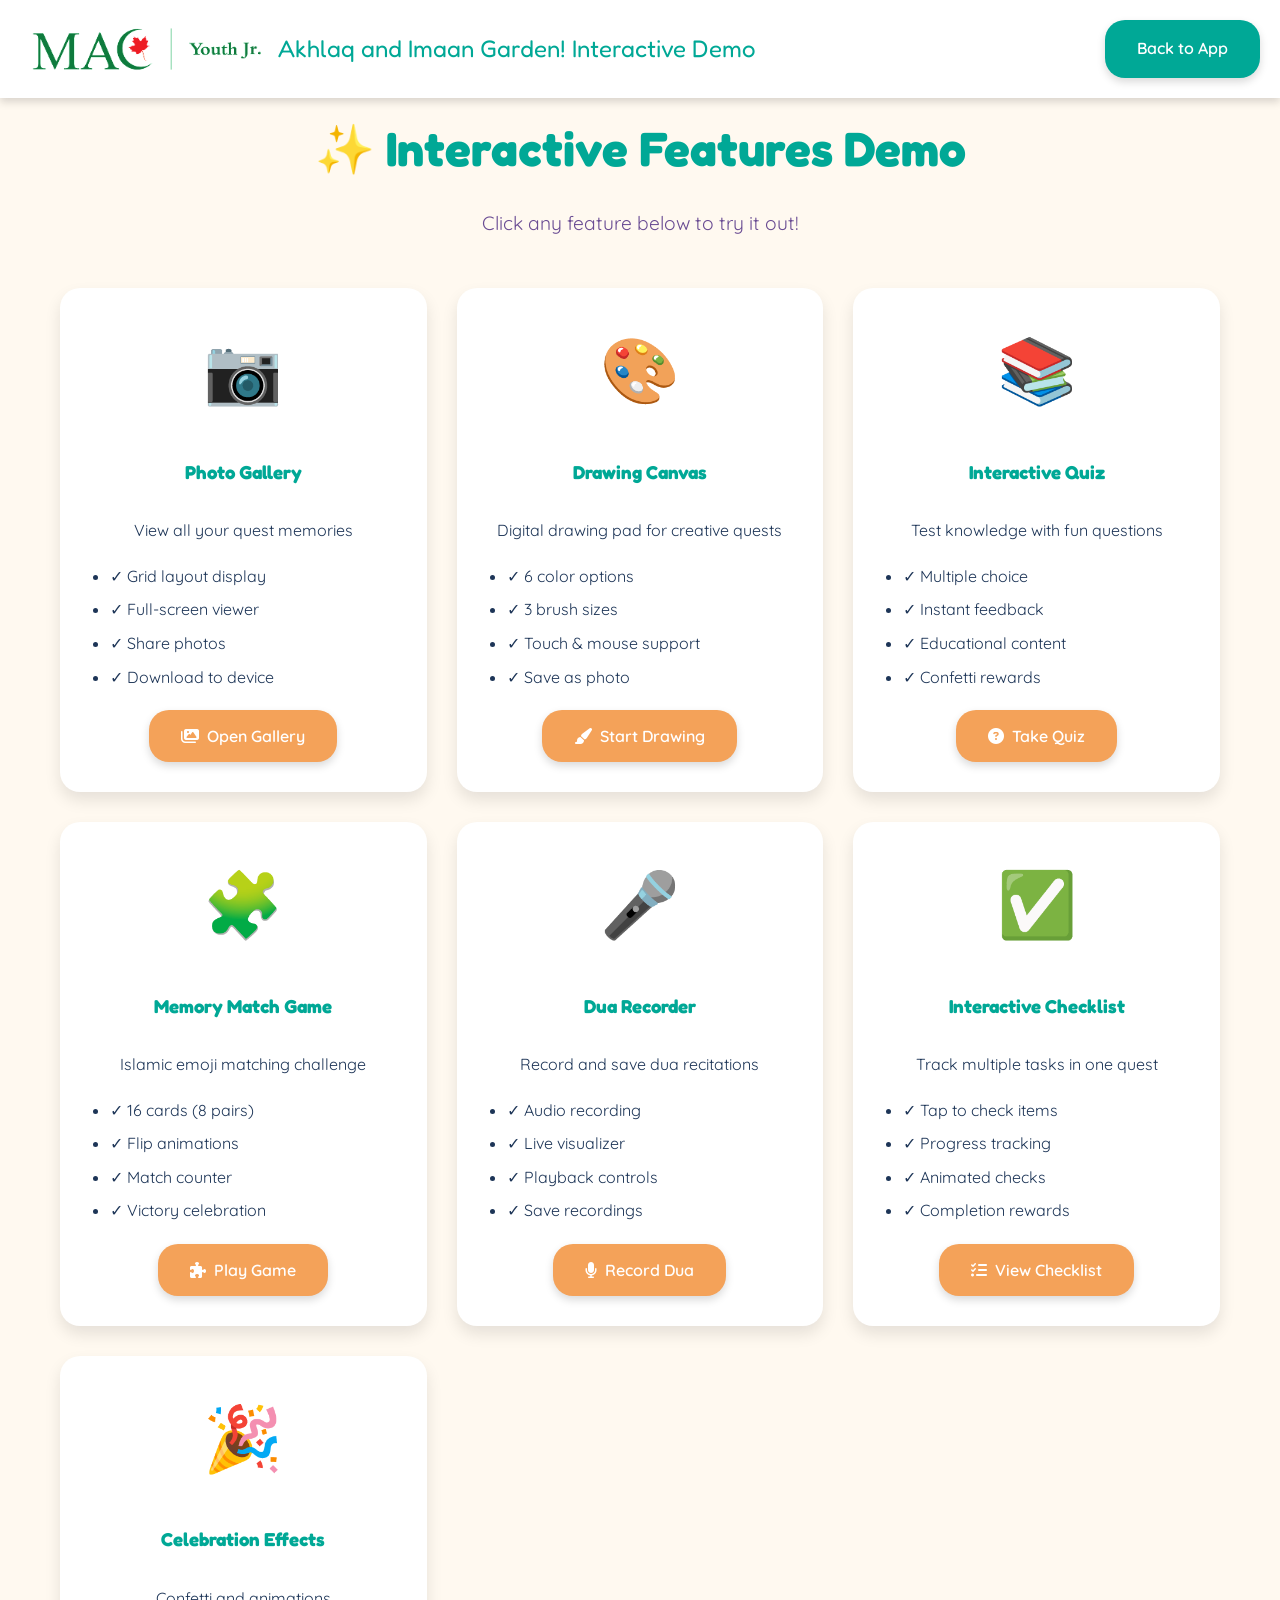
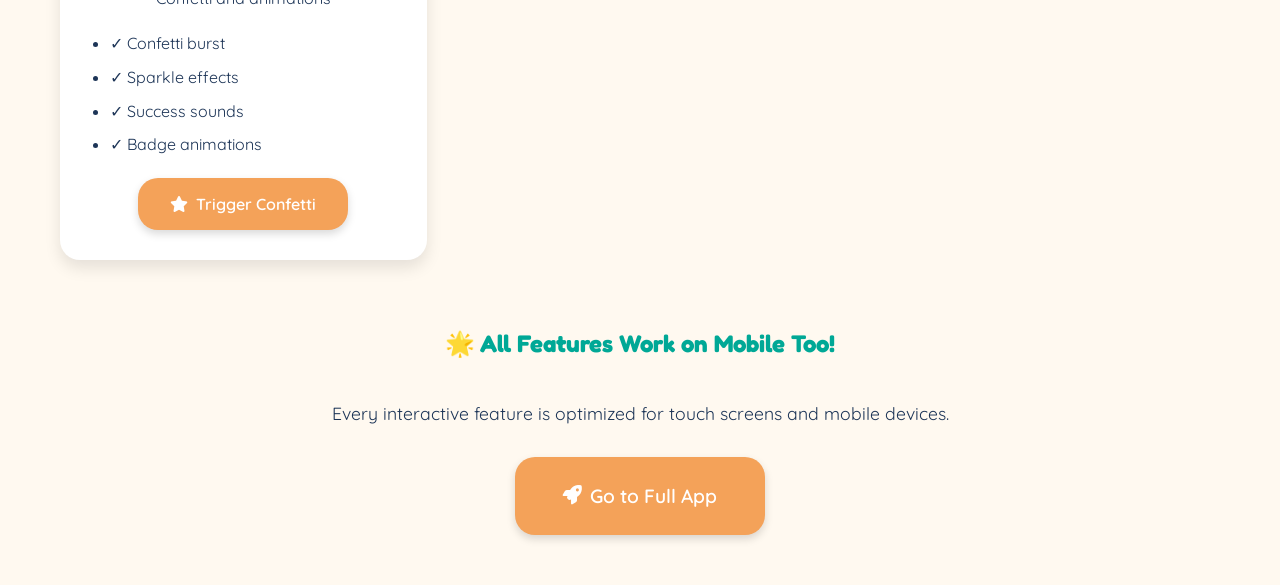
==== commit e7d288a6: "Handling Demo Feature" ====
--- a/demo-interactive.html
+++ b/demo-interactive.html
@@ -67,7 +67,7 @@
 </head>
 <body>
     <nav class="navbar">
-        <div class="nav-container">
+        <div class="nav-container" style="justify-content: space-between; padding: 20px;">
             <div class="nav-logo">
                 <!-- <span class="moon-icon">🌙</span> -->
                 <a href="index.html" class="footer-logo-link" aria-label="Akhlaq and Imaan Garden home">
@@ -81,13 +81,13 @@
 
     <div class="demo-container">
         <div class="demo-header">
-            <h1>🎮 Interactive Features Demo</h1>
+            <h1>✨ Interactive Features Demo</h1>
             <p style="font-size: 1.2rem; color: #6a4c93;">Click any feature below to try it out!</p>
         </div>
 
         <div class="demo-grid">
             <!-- Photo Upload -->
-            <div class="demo-card">
+            <!-- <div class="demo-card">
                 <div class="demo-icon">📸</div>
                 <h3>Photo Proof System</h3>
                 <p>Upload photos as quest completion proof</p>
@@ -100,7 +100,7 @@
                 <button class="btn btn-primary" onclick="openPhotoUploadModal(1)">
                     <i class="fas fa-camera"></i> Try Photo Upload
                 </button>
-            </div>
+            </div> -->
 
             <!-- Gallery -->
             <div class="demo-card">
@@ -145,7 +145,7 @@
                     <li>✓ Educational content</li>
                     <li>✓ Confetti rewards</li>
                 </ul>
-                <button class="btn btn-primary" onclick="openActivityModal('quiz', 12)">
+                <button class="btn btn-primary" onclick="openActivityModal('quiz', currentQuestDay)">
                     <i class="fas fa-question-circle"></i> Take Quiz
                 </button>
             </div>
@@ -177,9 +177,10 @@
                     <li>✓ Playback controls</li>
                     <li>✓ Save recordings</li>
                 </ul>
-                <button class="btn btn-primary" onclick="openActivityModal('dua-recorder', 6)">
+                <button class="btn btn-primary" onclick="openActivityModal('dua-recorder', currentQuestDay)">
                     <i class="fas fa-microphone"></i> Record Dua
                 </button>
+
             </div>
 
             <!-- Checklist -->
@@ -193,7 +194,7 @@
                     <li>✓ Animated checks</li>
                     <li>✓ Completion rewards</li>
                 </ul>
-                <button class="btn btn-primary" onclick="openActivityModal('checklist', 24)">
+                <button class="btn btn-primary" onclick="openActivityModal('checklist', currentQuestDay)">
                     <i class="fas fa-tasks"></i> View Checklist
                 </button>
             </div>
--- a/css/style.css
+++ b/css/style.css
@@ -70,6 +70,7 @@
 h1, h2, h3, h4, h5, h6 {
     font-family: var(--font-heading);
     line-height: 1.2;
+    padding: 20px;
     margin-bottom: var(--spacing-sm);
 }
 
@@ -164,6 +165,7 @@
     font-weight: 600;
     transition: var(--transition-fast);
     border-radius: var(--radius-sm);
+    white-space: nowrap;
 }
 
 .nav-link:hover,
--- a/css/interactive.css
+++ b/css/interactive.css
@@ -1,8 +1,3 @@
-/* ===================================
-   Interactive Features Styling
-   Photo Upload, Activities, Gallery
-   =================================== */
-
 /* ===== Demo Section & Modal ===== */
 .demo-section {
     background: linear-gradient(180deg, rgba(255,255,255,0.02), rgba(250,250,250,0.02));
@@ -156,6 +151,7 @@
     grid-template-columns: repeat(auto-fill, minmax(200px, 1fr));
     gap: var(--spacing-md);
     margin-top: var(--spacing-lg);
+    padding: 10px;
 }
 
 /* Thumbnail card */
@@ -171,8 +167,9 @@
 .gallery-item img {
   width: 100%;
   height: 100%;
-  object-fit: cover;     /* مهم: قصّ الصورة بشكل جميل */
+  object-fit: cover;    
   display: block;
+  padding: 10px;
 }
 
 /* Delete button */
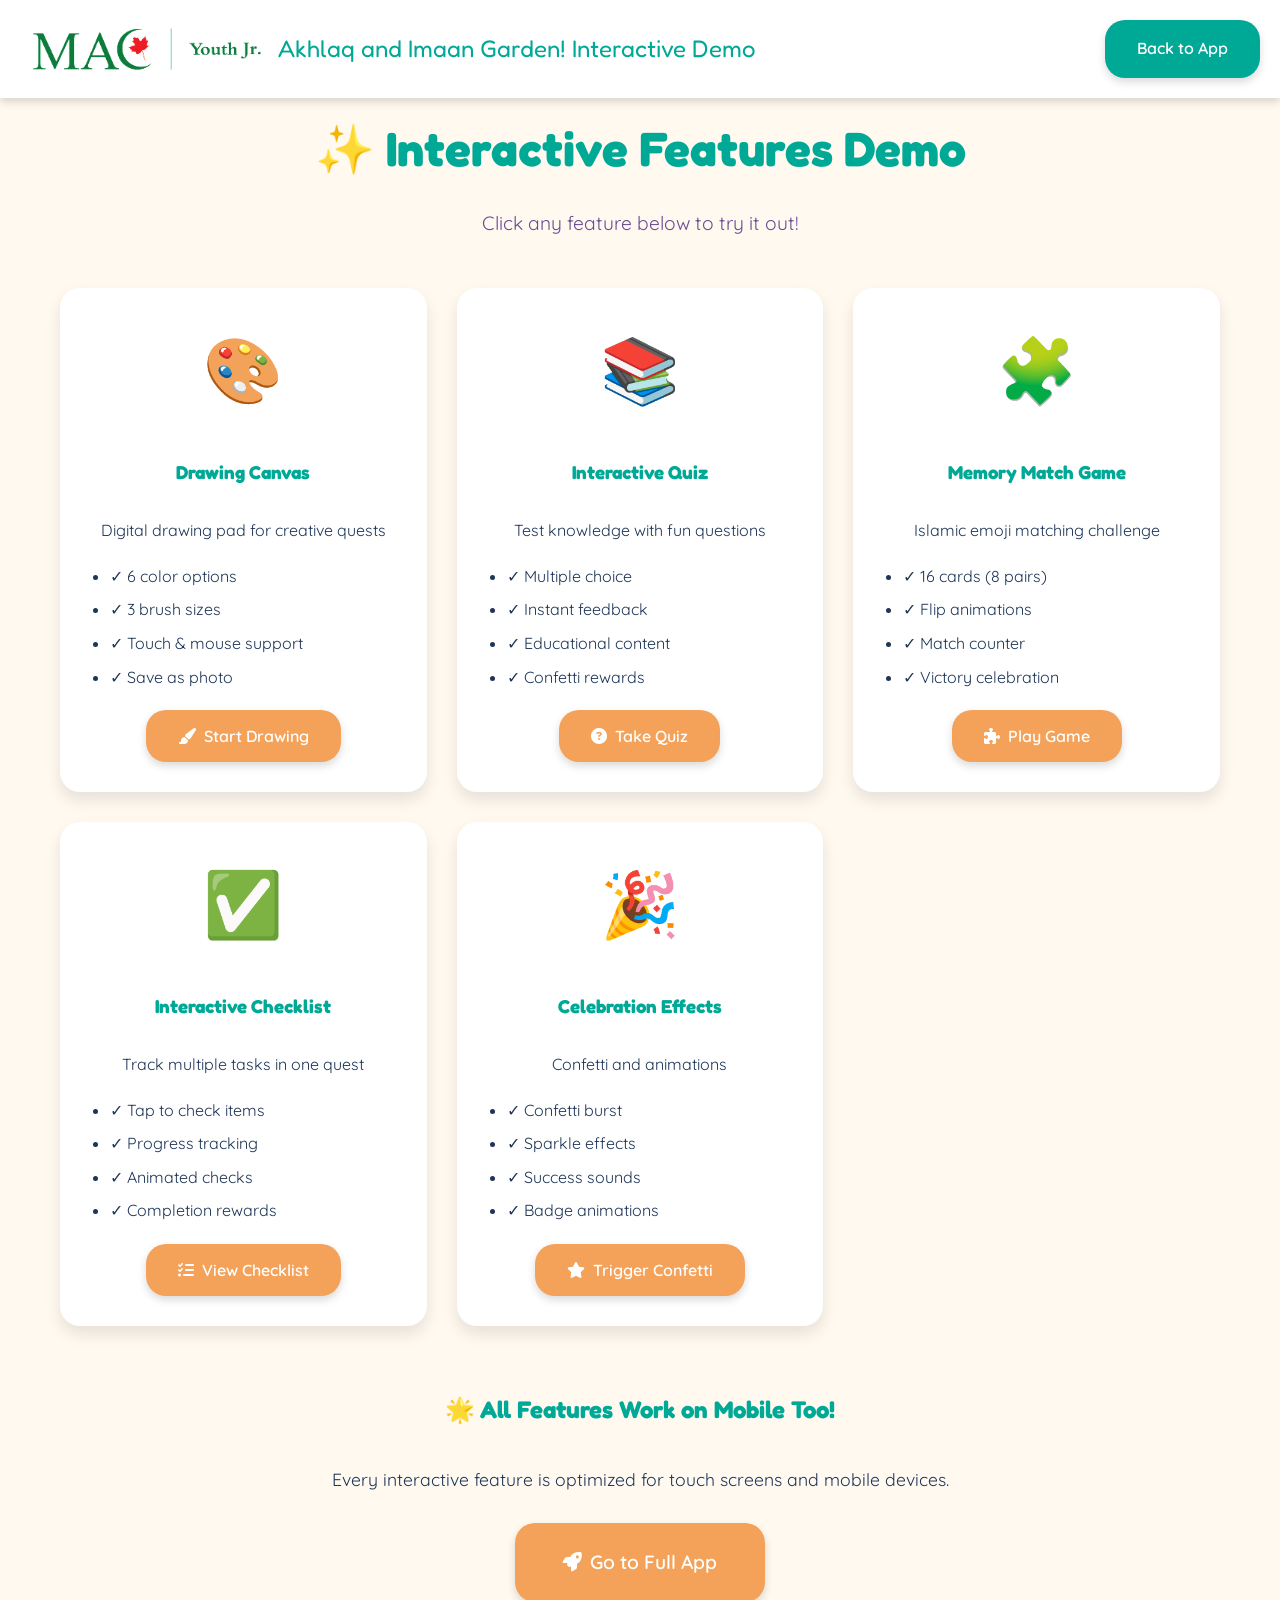
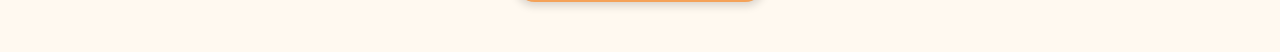
==== commit 69ac8b30: "Handling Parent section" ====
--- a/demo-interactive.html
+++ b/demo-interactive.html
@@ -8,6 +8,10 @@
     <link rel="stylesheet" href="https://cdn.jsdelivr.net/npm/@fortawesome/fontawesome-free@6.4.0/css/all.min.css">
     <link rel="stylesheet" href="css/style.css">
     <link rel="stylesheet" href="css/interactive.css">
+    <link rel="icon" href="images/Jr-Logo.png" type="image/x-icon">
+
+
+
     <style>
         .demo-container {
             max-width: 1200px;
@@ -71,11 +75,11 @@
             <div class="nav-logo">
                 <!-- <span class="moon-icon">🌙</span> -->
                 <a href="index.html" class="footer-logo-link" aria-label="Akhlaq and Imaan Garden home">
-                    <img src="images/Jr.%20Logo.png" alt="Akhlaq and Imaan Garden logo" class="nav-logo-img" width="250" loading="lazy" style="height:auto;">
+                    <img src="images/Jr-Logo.png" alt="Akhlaq and Imaan Garden logo" class="nav-logo-img" width="250" loading="lazy" height="auto">
                 </a>
                 <span class="nav-title">Akhlaq and Imaan Garden! Interactive Demo</span>
             </div>
-            <a href="index.html" class="btn" style="background-color: #00a896;color: white;">Back to App</a>
+            <a href="index.html" class="btn" style="background-color: #00a896;color: white; white-space: nowrap;">Back to App</a>
         </div>
     </nav>
 
@@ -86,38 +90,6 @@
         </div>
 
         <div class="demo-grid">
-            <!-- Photo Upload -->
-            <!-- <div class="demo-card">
-                <div class="demo-icon">📸</div>
-                <h3>Photo Proof System</h3>
-                <p>Upload photos as quest completion proof</p>
-                <ul class="feature-list">
-                    <li>✓ Take photo with camera</li>
-                    <li>✓ Choose from gallery</li>
-                    <li>✓ Preview before saving</li>
-                    <li>✓ Linked to quests</li>
-                </ul>
-                <button class="btn btn-primary" onclick="openPhotoUploadModal(1)">
-                    <i class="fas fa-camera"></i> Try Photo Upload
-                </button>
-            </div> -->
-
-            <!-- Gallery -->
-            <div class="demo-card">
-                <div class="demo-icon">📷</div>
-                <h3>Photo Gallery</h3>
-                <p>View all your quest memories</p>
-                <ul class="feature-list">
-                    <li>✓ Grid layout display</li>
-                    <li>✓ Full-screen viewer</li>
-                    <li>✓ Share photos</li>
-                    <li>✓ Download to device</li>
-                </ul>
-                <button class="btn btn-primary" onclick="openGalleryModal()">
-                    <i class="fas fa-images"></i> Open Gallery
-                </button>
-            </div>
-
             <!-- Drawing Canvas -->
             <div class="demo-card">
                 <div class="demo-icon">🎨</div>
@@ -167,7 +139,7 @@
             </div>
 
             <!-- Dua Recorder -->
-            <div class="demo-card">
+            <!-- <div class="demo-card">
                 <div class="demo-icon">🎤</div>
                 <h3>Dua Recorder</h3>
                 <p>Record and save dua recitations</p>
@@ -181,7 +153,7 @@
                     <i class="fas fa-microphone"></i> Record Dua
                 </button>
 
-            </div>
+            </div> -->
 
             <!-- Checklist -->
             <div class="demo-card">
@@ -233,65 +205,6 @@
     <div class="confetti-container" id="confettiContainer"></div>
 
     <!-- Modals -->
-    <div class="modal" id="photoModal">
-        <div class="modal-content photo-modal">
-            <button class="modal-close" onclick="closePhotoModal()">
-                <i class="fas fa-times"></i>
-            </button>
-            <div class="photo-upload-container">
-                <h2>📸 Upload Quest Proof</h2>
-                <p>Show us how you completed this quest!</p>
-                
-                <div class="upload-options">
-                    <button class="btn btn-primary" onclick="triggerCamera()">
-                        <i class="fas fa-camera"></i> Take Photo
-                    </button>
-                    <button class="btn btn-secondary" onclick="triggerGallery()">
-                        <i class="fas fa-images"></i> Choose from Gallery
-                    </button>
-                </div>
-                
-                <input type="file" id="photoInput" accept="image/*" capture="environment" style="display: none;" onchange="handlePhotoUpload(event)">
-                <input type="file" id="galleryInput" accept="image/*" style="display: none;" onchange="handlePhotoUpload(event)">
-                
-                <div id="photoPreview" class="photo-preview" style="display: none;">
-                    <img id="previewImage" src="" alt="Preview">
-                    <div class="photo-actions">
-                        <button class="btn btn-primary" onclick="demoSavePhoto()">
-                            <i class="fas fa-check"></i> Save Demo Photo
-                        </button>
-                        <button class="btn btn-secondary" onclick="retakePhoto()">
-                            <i class="fas fa-redo"></i> Retake
-                        </button>
-                    </div>
-                </div>
-                
-                <div class="skip-photo">
-                    <button class="btn btn-text" onclick="closePhotoModal()">
-                        Close Demo
-                    </button>
-                </div>
-            </div>
-        </div>
-    </div>
-
-    <div class="modal" id="galleryModal">
-        <div class="modal-content gallery-modal">
-            <button class="modal-close" onclick="closeGalleryModal()">
-                <i class="fas fa-times"></i>
-            </button>
-            <div class="gallery-container">
-                <h2>📷 Your Quest Photos</h2>
-                <div id="photoGalleryGrid" class="photo-gallery-grid">
-                    <div class="gallery-empty">
-                        <i class="fas fa-camera"></i>
-                        <p>This is where your quest photos will appear!<br>Complete quests in the main app to see photos here.</p>
-                    </div>
-                </div>
-            </div>
-        </div>
-    </div>
-
     <div class="modal" id="activityModal">
         <div class="modal-content activity-modal">
             <button class="modal-close" onclick="closeActivityModal()">
@@ -306,14 +219,7 @@
     <script src="js/animations.js"></script>
     <script src="js/interactive-features.js"></script>
     
-    <script>
-        // Demo-specific functions
-        function demoSavePhoto() {
-            alert('✅ Photo saved! (Demo Mode)\n\nIn the real app, this photo would be saved to your quest gallery and linked to the specific quest.');
-            createConfetti();
-            closePhotoModal();
-        }
-        
+    <script>        
         // Mock app object for demo
         if (typeof app === 'undefined') {
             window.app = {
@@ -339,6 +245,7 @@
                 }
             };
         }
+        
     </script>
 </body>
 </html>
--- a/css/style.css
+++ b/css/style.css
@@ -102,6 +102,29 @@
     padding: var(--spacing-xl) 0;
 }
 
+/* ===== PDF Export Mode ===== */
+/* .pdf-export-mode * {
+  animation: none !important;
+  transition: none !important;
+} */
+
+/* .pdf-export-mode #progress,
+.pdf-export-mode #progress * {
+  opacity: 1 !important;
+  visibility: visible !important;
+  transform: none !important;
+  filter: none !important;
+} */
+
+/* If you use a "hidden" class */
+/* .pdf-export-mode .hidden {
+  display: block !important;
+  opacity: 1 !important;
+  visibility: visible !important;
+} */
+
+
+
 /* ===== Navigation ===== */
 .navbar {
     position: fixed;
@@ -919,6 +942,13 @@
     padding: var(--spacing-sm);
     background: var(--background-color);
     border-radius: var(--radius-sm);
+    transition: all 0.3s ease;
+
+}
+
+.parent-stat:hover {
+    transform: translateY(-4px);
+    box-shadow: 0 8px 20px rgba(0, 0, 0, 0.08);
 }
 
 .settings-form {
@@ -1260,7 +1290,7 @@
 
 @media (max-width: 480px) {
     .nav-logo .nav-title {
-        font-size: 1.2rem;
+        font-size: 1rem;
     }
     
     .hero-title {
@@ -1283,32 +1313,63 @@
     .quest-detail {
         padding: var(--spacing-md);
     }
+    
+    /* Center all containers and prevent overflow */
+    .container {
+        width: 100%;
+        max-width: 100%;
+        padding: 0 var(--spacing-sm);
+        margin: auto;
+        overflow-x: hidden;
+    }
+    
+    body {
+        overflow-x: hidden;
+    }
+    
+    section {
+        overflow-x: hidden;
+    }
+    
+    .quests-grid,
+    .badges-grid,
+    .resources-grid,
+    .stats-grid {
+        grid-template-columns: 1fr;
+        padding: 0 var(--spacing-xs);
+    }
+    
+    h1, h2, h3, h4, h5, h6 {
+        padding: var(--spacing-sm);
+        word-wrap: break-word;
+    }
 }
 
 /* ===== Print Styles ===== */
-/* @media print {
-    .navbar,
-    .scroll-indicator,
-    .hero-bg,
-    .modal,
-    .footer {
-        display: none;
-    }
-    
-    body {
-        background: white;
-    }
-    
-    .quest-card,
-    .badge-card,
-    .stat-card {
-        break-inside: avoid;
-    }
-} */
-
-
 @media print {
-  * {
+    * {
     overflow: visible !important;
   }
-}
+
+  /* ✅ Show these sections in print */
+  #quests, #quests * {
+    visibility: visible !important;
+  }
+
+  /* ✅ Fix animation-hidden elements */
+  #quests *, .stat-card,.badge-card,.badges-grid {
+    opacity: 1 !important;
+    transform: none !important;
+    animation: none !important;
+    transition: none !important;
+    filter: none !important;
+  }
+.navbar {
+    position: static;
+    display: none;
+}
+
+.navbar:first-of-type {
+    display: block;
+}
+}
